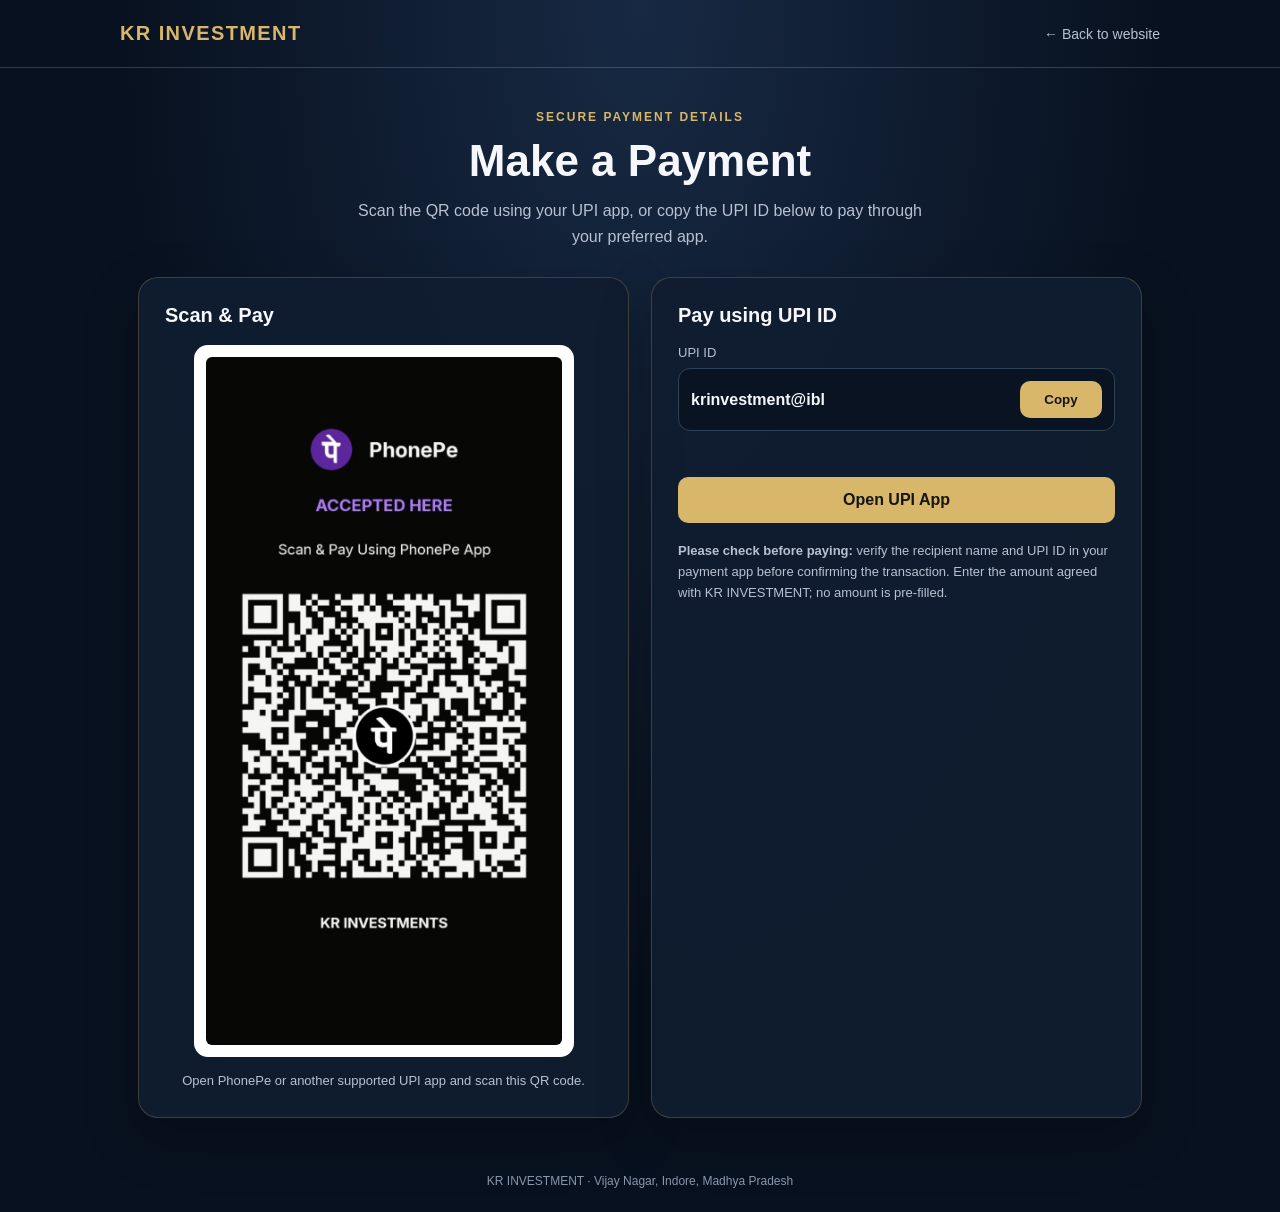
==== payment.html @ 6e3893da "d" ====
<!doctype html>
<html lang="en">
<head>
  <meta charset="utf-8">
  <meta name="viewport" content="width=device-width, initial-scale=1">
  <meta name="theme-color" content="#08111f">
  <title>Make a Payment | KR INVESTMENT</title>
  <style>
    :root { --navy:#08111f; --panel:#101d30; --gold:#d8b66a; --text:#f6f7fb; --muted:#b7c1d1; }
    * { box-sizing:border-box; }
    body { margin:0; min-height:100vh; font-family:Arial,Helvetica,sans-serif; color:var(--text);
      background:radial-gradient(ellipse at top,#172943 0%,var(--navy) 58%); }
    header { padding:22px 18px; border-bottom:1px solid rgba(216,182,106,.25); }
    .nav { max-width:1040px; margin:auto; display:flex; justify-content:space-between; align-items:center; gap:14px; }
    .brand { color:var(--gold); font-size:20px; font-weight:800; letter-spacing:1.4px; text-decoration:none; }
    .back { color:var(--muted); text-decoration:none; font-size:14px; }
    main { max-width:1040px; margin:0 auto; padding:42px 18px 56px; }
    .intro { text-align:center; margin-bottom:28px; }
    .eyebrow { color:var(--gold); text-transform:uppercase; letter-spacing:2px; font-size:12px; font-weight:bold; }
    h1 { font-size:clamp(30px,5vw,44px); margin:12px 0; }
    .intro p { color:var(--muted); line-height:1.6; margin:0 auto; max-width:570px; }
    .layout { display:grid; grid-template-columns:1fr 1fr; gap:22px; align-items:stretch; }
    .card { background:rgba(16,29,48,.94); border:1px solid rgba(216,182,106,.23); border-radius:20px; padding:26px; box-shadow:0 20px 55px rgba(0,0,0,.22); }
    .card h2 { font-size:20px; margin:0 0 18px; }
    .qr-wrap { background:#fff; border-radius:14px; padding:12px; max-width:380px; margin:0 auto; }
    .qr-wrap img { display:block; width:100%; height:auto; border-radius:6px; }
    .qr-caption { color:var(--muted); font-size:13px; text-align:center; margin:14px 0 0; line-height:1.5; }
    .upi-label { color:var(--muted); font-size:13px; margin-bottom:8px; }
    .upi-row { display:flex; align-items:center; gap:10px; background:#091321; border:1px solid #314158; border-radius:12px; padding:12px; }
    .upi-id { overflow-wrap:anywhere; font-size:16px; font-weight:700; flex:1; }
    button { cursor:pointer; border:0; border-radius:10px; font-weight:700; transition:transform .15s ease,opacity .15s ease; }
    button:active { transform:scale(.98); }
    .copy-btn { background:var(--gold); color:#151515; padding:11px 14px; min-width:82px; }
    .copy-btn:focus-visible, a:focus-visible { outline:2px solid white; outline-offset:3px; }
    .pay-btn { display:block; text-align:center; width:100%; padding:14px 16px; margin-top:16px; color:#151515; background:var(--gold); text-decoration:none; border-radius:10px; font-weight:800; }
    .note { margin-top:18px; color:var(--muted); font-size:13px; line-height:1.6; }
    .status { min-height:20px; color:#9fe3bd; font-size:13px; margin-top:10px; }
    footer { text-align:center; color:#8997ab; font-size:12px; padding:0 18px 24px; }
    @media(max-width:720px) { main { padding-top:30px; } .layout { grid-template-columns:1fr; } .card { padding:20px; } .qr-wrap { max-width:340px; } }
  </style>
</head>
<body>
  <header>
    <nav class="nav" aria-label="Main navigation">
      <a class="brand" href="/">KR INVESTMENT</a>
      <a class="back" href="/">← Back to website</a>
    </nav>
  </header>
  <main>
    <section class="intro">
      <div class="eyebrow">Secure payment details</div>
      <h1>Make a Payment</h1>
      <p>Scan the QR code using your UPI app, or copy the UPI ID below to pay through your preferred app.</p>
    </section>
    <section class="layout">
      <article class="card">
        <h2>Scan &amp; Pay</h2>
        <div class="qr-wrap">
          <img src="assets/phonepe-qr.jpg" alt="PhonePe QR code for KR INVESTMENTS" />
        </div>
        <p class="qr-caption">Open PhonePe or another supported UPI app and scan this QR code.</p>
      </article>
      <article class="card">
        <h2>Pay using UPI ID</h2>
        <div class="upi-label">UPI ID</div>
        <div class="upi-row">
          <div class="upi-id" id="upiId">krinvestment@ibl</div>
          <button class="copy-btn" type="button" id="copyButton">Copy</button>
        </div>
        <div class="status" id="copyStatus" role="status" aria-live="polite"></div>
        <a class="pay-btn" href="upi://pay?pa=krinvestment%40ibl&pn=KR%20INVESTMENTS" id="upiPayLink">Open UPI App</a>
        <p class="note"><strong>Please check before paying:</strong> verify the recipient name and UPI ID in your payment app before confirming the transaction. Enter the amount agreed with KR INVESTMENT; no amount is pre-filled.</p>
      </article>
    </section>
  </main>
  <footer>KR INVESTMENT · Vijay Nagar, Indore, Madhya Pradesh</footer>
  <script>
    const copyButton = document.getElementById('copyButton');
    const upiId = document.getElementById('upiId').textContent.trim();
    const status = document.getElementById('copyStatus');

    copyButton.addEventListener('click', async () => {
      try {
        if (navigator.clipboard && window.isSecureContext) {
          await navigator.clipboard.writeText(upiId);
        } else {
          const field = document.createElement('textarea');
          field.value = upiId;
          field.style.position = 'fixed';
          field.style.opacity = '0';
          document.body.appendChild(field);
          field.select();
          const copied = document.execCommand('copy');
          field.remove();
          if (!copied) throw new Error('Copy unavailable');
        }
        status.textContent = 'UPI ID copied.';
        copyButton.textContent = 'Copied!';
        setTimeout(() => { copyButton.textContent = 'Copy'; }, 1800);
      } catch (e) {
        status.textContent = 'Please copy manually: ' + upiId;
      }
    });
  </script>
</body>
</html>
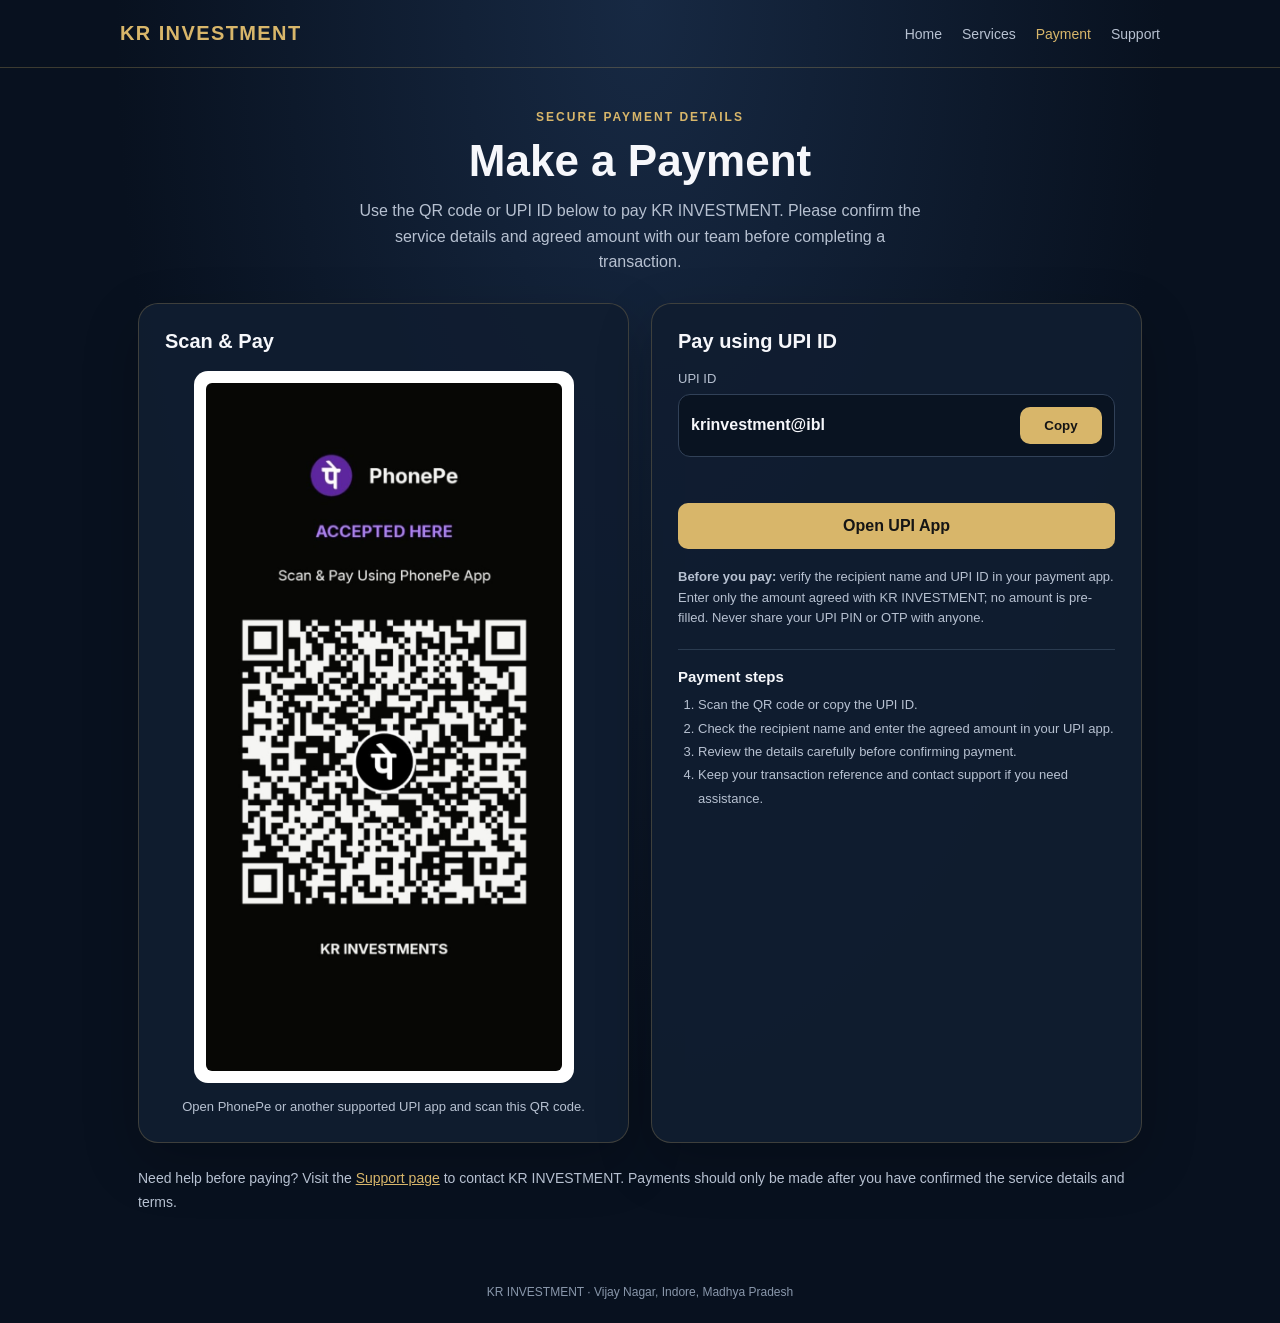
==== commit db77dd0d: "d" ====
--- a/payment.html
+++ b/payment.html
@@ -14,6 +14,13 @@
     .nav { max-width:1040px; margin:auto; display:flex; justify-content:space-between; align-items:center; gap:14px; }
     .brand { color:var(--gold); font-size:20px; font-weight:800; letter-spacing:1.4px; text-decoration:none; }
     .back { color:var(--muted); text-decoration:none; font-size:14px; }
+    .nav-links { display:flex; align-items:center; gap:20px; flex-wrap:wrap; }
+    .nav-links a { color:var(--muted); text-decoration:none; font-size:14px; }
+    .nav-links a:hover, .nav-links a.active { color:var(--gold); }
+    .steps { margin-top:20px; padding-top:18px; border-top:1px solid #2a3b50; }
+    .steps h3 { font-size:15px; margin:0 0 8px; }
+    .steps ol { padding-left:20px; margin:0; color:var(--muted); font-size:13px; line-height:1.8; }
+    .payment-help { margin-top:24px; color:var(--muted); line-height:1.7; font-size:14px; }
     main { max-width:1040px; margin:0 auto; padding:42px 18px 56px; }
     .intro { text-align:center; margin-bottom:28px; }
     .eyebrow { color:var(--gold); text-transform:uppercase; letter-spacing:2px; font-size:12px; font-weight:bold; }
@@ -43,14 +50,19 @@
   <header>
     <nav class="nav" aria-label="Main navigation">
       <a class="brand" href="/">KR INVESTMENT</a>
-      <a class="back" href="/">← Back to website</a>
+      <div class="nav-links" aria-label="Main navigation">
+        <a href="index.html">Home</a>
+        <a href="services.html">Services</a>
+        <a class="active" href="payment.html">Payment</a>
+        <a href="support.html">Support</a>
+      </div>
     </nav>
   </header>
   <main>
     <section class="intro">
       <div class="eyebrow">Secure payment details</div>
       <h1>Make a Payment</h1>
-      <p>Scan the QR code using your UPI app, or copy the UPI ID below to pay through your preferred app.</p>
+      <p>Use the QR code or UPI ID below to pay KR INVESTMENT. Please confirm the service details and agreed amount with our team before completing a transaction.</p>
     </section>
     <section class="layout">
       <article class="card">
@@ -69,9 +81,11 @@
         </div>
         <div class="status" id="copyStatus" role="status" aria-live="polite"></div>
         <a class="pay-btn" href="upi://pay?pa=krinvestment%40ibl&pn=KR%20INVESTMENTS" id="upiPayLink">Open UPI App</a>
-        <p class="note"><strong>Please check before paying:</strong> verify the recipient name and UPI ID in your payment app before confirming the transaction. Enter the amount agreed with KR INVESTMENT; no amount is pre-filled.</p>
+        <p class="note"><strong>Before you pay:</strong> verify the recipient name and UPI ID in your payment app. Enter only the amount agreed with KR INVESTMENT; no amount is pre-filled. Never share your UPI PIN or OTP with anyone.</p>
+        <div class="steps"><h3>Payment steps</h3><ol><li>Scan the QR code or copy the UPI ID.</li><li>Check the recipient name and enter the agreed amount in your UPI app.</li><li>Review the details carefully before confirming payment.</li><li>Keep your transaction reference and contact support if you need assistance.</li></ol></div>
       </article>
     </section>
+    <p class="payment-help">Need help before paying? Visit the <a href="support.html" style="color:var(--gold)">Support page</a> to contact KR INVESTMENT. Payments should only be made after you have confirmed the service details and terms.</p>
   </main>
   <footer>KR INVESTMENT · Vijay Nagar, Indore, Madhya Pradesh</footer>
   <script>
